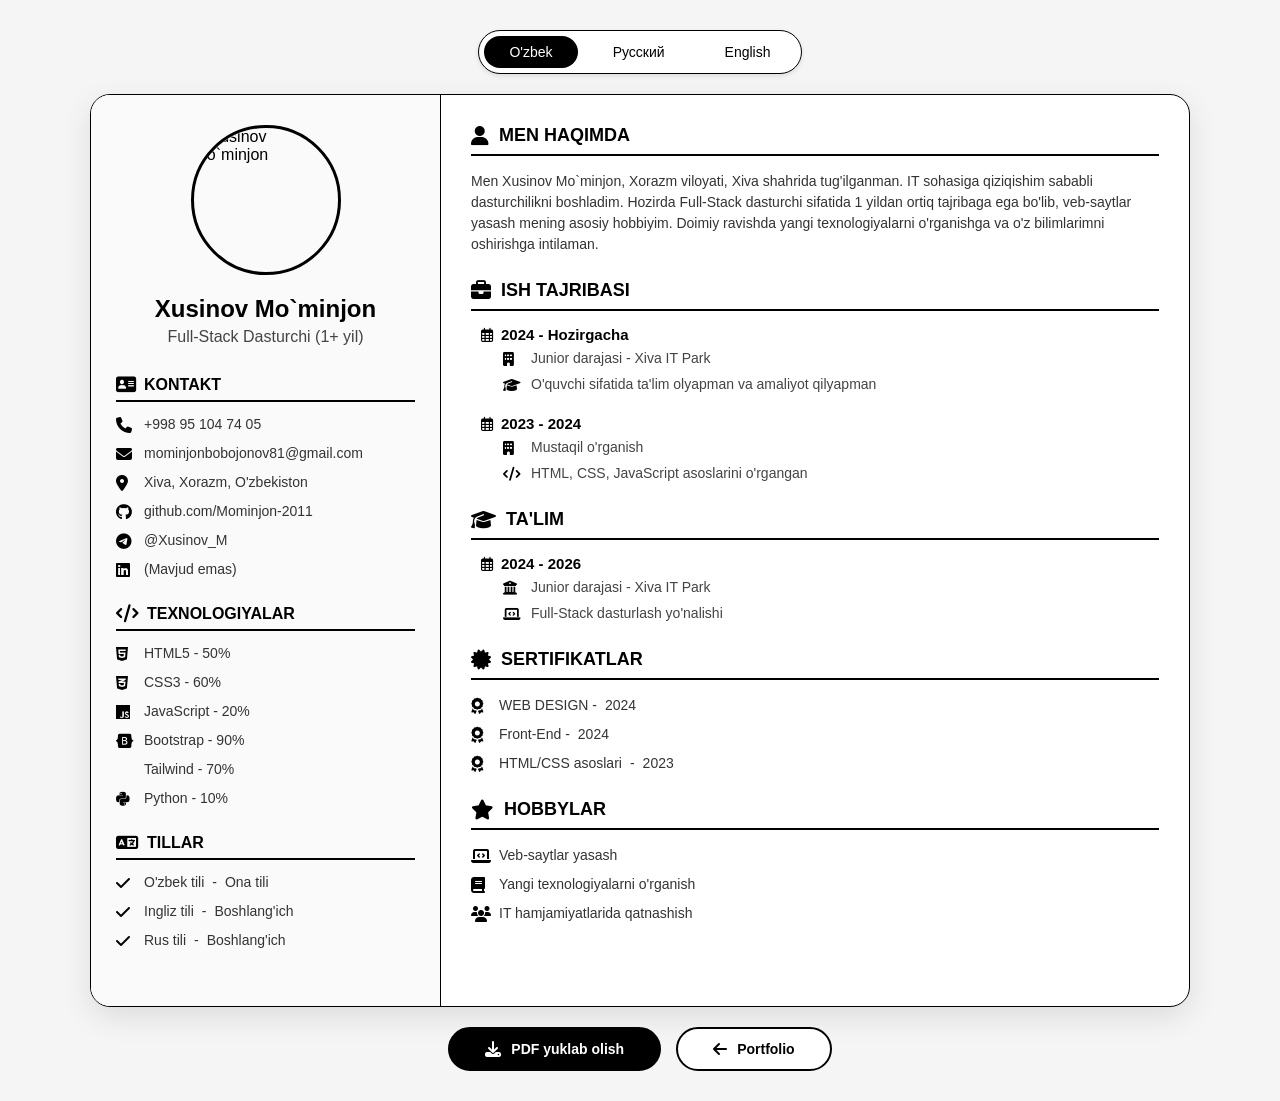
==== my_CV/index.html @ 61679b50 "commit" ====
<!DOCTYPE html>
<html lang="uz">
<head>
    <meta charset="UTF-8">
    <meta name="viewport" content="width=device-width, initial-scale=1.0">
    <title>Xusinov Mo`minjon | CV</title>
    <link rel="stylesheet" href="style.css">
    <link rel="stylesheet" href="https://cdnjs.cloudflare.com/ajax/libs/font-awesome/6.4.0/css/all.min.css">
</head>
<body>
    <!-- Til tanlash -->
    <div class="lang">
        <button class="lang-btn active" onclick="changeLang('uz')">O'zbek</button>
        <button class="lang-btn" onclick="changeLang('ru')">Русский</button>
        <button class="lang-btn" onclick="changeLang('en')">English</button>
    </div>

    <!-- CV -->
    <div class="cv">
        <!-- Chap qism -->
        <div class="left">
            <div class="photo">
                <img src="https://picsum.photos/150/150?random=6" alt="Xusinov Mo`minjon">
            </div>
            
            <h1 class="uz">Xusinov Mo`minjon</h1>
            <h1 class="ru" style="display:none">Хусинов Муминжон</h1>
            <h1 class="en" style="display:none">Xusinov Mominjon</h1>
            
            <h3 class="uz">Full-Stack Dasturchi (1+ yil)</h3>
            <h3 class="ru" style="display:none">Full-Stack Разработчик (1+ год)</h3>
            <h3 class="en" style="display:none">Full-Stack Developer (1+ year)</h3>
            
            <div class="section">
                <h4><i class="fas fa-address-card"></i> KONTAKT</h4>
                <p><i class="fas fa-phone"></i> +998 95 104 74 05</p>
                <p><i class="fas fa-envelope"></i> mominjonbobojonov81@gmail.com</p>
                <p><i class="fas fa-map-marker-alt"></i> <span class="uz">Xiva, Xorazm, O'zbekiston</span>
                    <span class="ru" style="display:none">Хива, Хорезм, Узбекистан</span>
                    <span class="en" style="display:none">Khiva, Khorezm, Uzbekistan</span>
                </p>
                <p><i class="fab fa-github"></i> github.com/Mominjon-2011</p>
                <p><i class="fab fa-telegram"></i> @Xusinov_M</p>
                <p><i class="fab fa-linkedin"></i> <span class="uz">(Mavjud emas)</span>
                    <span class="ru" style="display:none">(Нет)</span>
                    <span class="en" style="display:none">(Not available)</span>
                </p>
            </div>
            
            <div class="section">
                <h4><i class="fas fa-code"></i> TEXNOLOGIYALAR</h4>
                <p><i class="fab fa-html5"></i> HTML5 - 50%</p>
                <p><i class="fab fa-css3-alt"></i> CSS3 - 60%</p>
                <p><i class="fab fa-js"></i> JavaScript - 20%</p>
                <p><i class="fab fa-bootstrap"></i> Bootstrap - 90%</p>
                <p><i class="fab fa-tailwindcss"></i> Tailwind - 70%</p>
                <p><i class="fab fa-python"></i> Python - 10%</p>
            </div>
            
            <div class="section">
                <h4><i class="fas fa-language"></i> TILLAR</h4>
                <p><i class="fas fa-check"></i> <span class="uz">O'zbek tili</span>
                    <span class="ru" style="display:none">Узбекский</span>
                    <span class="en" style="display:none">Uzbek</span> - <span class="uz">Ona tili</span>
                    <span class="ru" style="display:none">Родной</span>
                    <span class="en" style="display:none">Native</span>
                </p>
                <p><i class="fas fa-check"></i> <span class="uz">Ingliz tili</span>
                    <span class="ru" style="display:none">Английский</span>
                    <span class="en" style="display:none">English</span> - <span class="uz">Boshlang'ich</span>
                    <span class="ru" style="display:none">Начальный</span>
                    <span class="en" style="display:none">Beginner</span>
                </p>
                <p><i class="fas fa-check"></i> <span class="uz">Rus tili</span>
                    <span class="ru" style="display:none">Русский</span>
                    <span class="en" style="display:none">Russian</span> - <span class="uz">Boshlang'ich</span>
                    <span class="ru" style="display:none">Начальный</span>
                    <span class="en" style="display:none">Beginner</span>
                </p>
            </div>
        </div>
        
        <!-- O'ng qism -->
        <div class="right">
            <div class="section">
                <h4><i class="fas fa-user"></i> MEN HAQIMDA</h4>
                <p class="uz">Men Xusinov Mo`minjon, Xorazm viloyati, Xiva shahrida tug'ilganman. IT sohasiga qiziqishim sababli dasturchilikni boshladim. Hozirda Full-Stack dasturchi sifatida 1 yildan ortiq tajribaga ega bo'lib, veb-saytlar yasash mening asosiy hobbiyim. Doimiy ravishda yangi texnologiyalarni o'rganishga va o'z bilimlarimni oshirishga intilaman.</p>
                <p class="ru" style="display:none">Я Хусинов Муминжон, родился в городе Хива, Хорезмской области. Начал программировать из-за интереса к IT-сфере. В настоящее время имею более 1 года опыта как Full-Stack разработчик, создание веб-сайтов - мое основное хобби. Постоянно стремлюсь изучать новые технологии и повышать свои знания.</p>
                <p class="en" style="display:none">I am Xusinov Mominjon, born in Khiva, Khorezm region. I started programming due to my interest in the IT field. Currently, I have over 1 year of experience as a Full-Stack Developer, and creating websites is my main hobby. I constantly strive to learn new technologies and improve my knowledge.</p>
            </div>
            
            <div class="section">
                <h4><i class="fas fa-briefcase"></i> ISH TAJRIBASI</h4>
                
                <div class="item">
                    <b><i class="far fa-calendar-alt"></i> 2024 - Hozirgacha</b>
                    <p><i class="fas fa-building"></i> <span class="uz">Junior darajasi - Xiva IT Park</span>
                    <span class="ru" style="display:none">Уровень Junior - Хивинский IT Парк</span>
                    <span class="en" style="display:none">Junior Level - Khiva IT Park</span></p>
                    <p class="uz"><i class="fas fa-graduation-cap"></i> O'quvchi sifatida ta'lim olyapman va amaliyot qilyapman</p>
                    <p class="ru" style="display:none"><i class="fas fa-graduation-cap"></i> Учусь и прохожу практику как студент</p>
                    <p class="en" style="display:none"><i class="fas fa-graduation-cap"></i> Studying and practicing as a student</p>
                </div>
                
                <div class="item">
                    <b><i class="far fa-calendar-alt"></i> 2023 - 2024</b>
                    <p><i class="fas fa-building"></i> <span class="uz">Mustaqil o'rganish</span>
                    <span class="ru" style="display:none">Самостоятельное обучение</span>
                    <span class="en" style="display:none">Self-study</span></p>
                    <p class="uz"><i class="fas fa-code"></i> HTML, CSS, JavaScript asoslarini o'rgangan</p>
                    <p class="ru" style="display:none"><i class="fas fa-code"></i> Изучил основы HTML, CSS, JavaScript</p>
                    <p class="en" style="display:none"><i class="fas fa-code"></i> Learned basics of HTML, CSS, JavaScript</p>
                </div>
            </div>
            
            <div class="section">
                <h4><i class="fas fa-graduation-cap"></i> TA'LIM</h4>
                
                <div class="item">
                    <b><i class="far fa-calendar-alt"></i> 2024 - 2026</b>
                    <p><i class="fas fa-university"></i> <span class="uz">Junior darajasi - Xiva IT Park</span>
                    <span class="ru" style="display:none">Уровень Junior - Хивинский IT Парк</span>
                    <span class="en" style="display:none">Junior Level - Khiva IT Park</span></p>
                    <p class="uz"><i class="fas fa-laptop-code"></i> Full-Stack dasturlash yo'nalishi</p>
                    <p class="ru" style="display:none"><i class="fas fa-laptop-code"></i> Направление Full-Stack разработки</p>
                    <p class="en" style="display:none"><i class="fas fa-laptop-code"></i> Full-Stack Development course</p>
                </div>
            </div>
            
            <div class="section">
                <h4><i class="fas fa-certificate"></i> SERTIFIKATLAR</h4>
                <p><i class="fas fa-award"></i> WEB DESIGN - <span class="uz">2024</span><span class="ru" style="display:none">2024</span><span class="en" style="display:none">2024</span></p>
                <p><i class="fas fa-award"></i> Front-End - <span class="uz">2024</span><span class="ru" style="display:none">2024</span><span class="en" style="display:none">2024</span></p>
                <p><i class="fas fa-award"></i> <span class="uz">HTML/CSS asoslari</span>
                    <span class="ru" style="display:none">Основы HTML/CSS</span>
                    <span class="en" style="display:none">HTML/CSS Basics</span> - <span class="uz">2023</span>
                    <span class="ru" style="display:none">2023</span>
                    <span class="en" style="display:none">2023</span>
                </p>
            </div>
            
            <div class="section">
                <h4><i class="fas fa-star"></i> HOBBYLAR</h4>
                <p><i class="fas fa-laptop-code"></i> <span class="uz">Veb-saytlar yasash</span>
                    <span class="ru" style="display:none">Создание веб-сайтов</span>
                    <span class="en" style="display:none">Creating websites</span>
                </p>
                <p><i class="fas fa-book"></i> <span class="uz">Yangi texnologiyalarni o'rganish</span>
                    <span class="ru" style="display:none">Изучение новых технологий</span>
                    <span class="en" style="display:none">Learning new technologies</span>
                </p>
                <p><i class="fas fa-users"></i> <span class="uz">IT hamjamiyatlarida qatnashish</span>
                    <span class="ru" style="display:none">Участие в IT-сообществах</span>
                    <span class="en" style="display:none">Participating in IT communities</span>
                </p>
            </div>
        </div>
    </div>
    
    <!-- Tugmalar -->
    <div class="buttons">
        <button onclick="window.print()" class="btn download"><i class="fas fa-download"></i> <span class="uz">PDF yuklab olish</span><span class="ru" style="display:none">Скачать PDF</span><span class="en" style="display:none">Download PDF</span></button>
        <a href="https://mominjon-portfolio.netlify.app/" class="btn back"><i class="fas fa-arrow-left"></i> <span class="uz">Portfolio</span><span class="ru" style="display:none">Портфолио</span><span class="en" style="display:none">Portfolio</span></a>
    </div>

    <script>
        function changeLang(lang) {
            // Barcha tillarni yashirish
            document.querySelectorAll('.uz, .ru, .en').forEach(el => el.style.display = 'none');
            
            // Tanlangan tilni ko'rsatish
            document.querySelectorAll('.' + lang).forEach(el => el.style.display = 'block');
            
            // Tugmalarni yangilash
            document.querySelectorAll('.lang-btn').forEach(btn => btn.classList.remove('active'));
            event.target.classList.add('active');
        }
    </script>
</body>
</html>
---- my_CV/style.css ----
/* BLACK & WHITE THEME */
* {
    margin: 0;
    padding: 0;
    box-sizing: border-box;
}

body {
    font-family: 'Segoe UI', 'Arial', sans-serif;
    background: #f5f5f5;
    padding: 30px 20px;
    display: flex;
    flex-direction: column;
    align-items: center;
}

/* Til tanlash */
.lang {
    display: flex;
    gap: 10px;
    margin-bottom: 20px;
    background: #ffffff;
    padding: 5px;
    border-radius: 50px;
    border: 1px solid #000000;
    box-shadow: 0 2px 5px rgba(0,0,0,0.1);
}

.lang-btn {
    padding: 8px 25px;
    border: none;
    background: #ffffff;
    cursor: pointer;
    border-radius: 50px;
    font-size: 14px;
    color: #000000;
    font-weight: 500;
    transition: all 0.2s;
}

.lang-btn:hover {
    background: #f0f0f0;
}

.lang-btn.active {
    background: #000000;
    color: #ffffff;
}

/* CV */
.cv {
    max-width: 1100px;
    width: 100%;
    display: grid;
    grid-template-columns: 350px 1fr;
    background: #ffffff;
    border-radius: 20px;
    box-shadow: 0 10px 30px rgba(0,0,0,0.1);
    overflow: hidden;
    margin-bottom: 20px;
    border: 1px solid #000000;
}

/* Chap qism */
.left {
    background: #fafafa;
    padding: 30px 25px;
    border-right: 1px solid #000000;
}

.photo {
    width: 150px;
    height: 150px;
    margin: 0 auto 20px;
    border-radius: 50%;
    overflow: hidden;
    border: 3px solid #000000;
}

.photo img {
    width: 100%;
    height: 100%;
    object-fit: cover;
}

.left h1 {
    font-size: 24px;
    text-align: center;
    margin-bottom: 5px;
    color: #000000;
    font-weight: 700;
}

.left h3 {
    font-size: 16px;
    text-align: center;
    color: #444;
    font-weight: 400;
    margin-bottom: 30px;
}

/* Bo'limlar */
.section {
    margin-bottom: 25px;
}

.section h4 {
    font-size: 16px;
    color: #000000;
    margin-bottom: 12px;
    border-bottom: 2px solid #000000;
    padding-bottom: 6px;
    font-weight: 600;
    display: flex;
    align-items: center;
    gap: 8px;
}

.section h4 i {
    font-size: 18px;
    color: #000000;
}

.section p {
    font-size: 14px;
    color: #333;
    margin-bottom: 8px;
    line-height: 1.5;
    display: flex;
    align-items: center;
    gap: 8px;
}

.section p i {
    width: 20px;
    color: #000000;
    font-size: 16px;
}

/* O'ng qism */
.right {
    padding: 30px;
}

.right h4 {
    font-size: 18px;
    color: #000000;
    margin-bottom: 15px;
    border-bottom: 2px solid #000000;
    padding-bottom: 8px;
    font-weight: 600;
    display: flex;
    align-items: center;
    gap: 10px;
}

.right h4 i {
    font-size: 20px;
    color: #000000;
}

.item {
    margin-bottom: 20px;
    padding-left: 10px;
}

.item b {
    color: #000000;
    font-size: 15px;
    display: flex;
    align-items: center;
    gap: 8px;
    margin-bottom: 5px;
}

.item b i {
    font-size: 14px;
    color: #000000;
}

.item p {
    color: #444;
    font-size: 14px;
    display: flex;
    align-items: center;
    gap: 8px;
    margin-left: 22px;
    margin-bottom: 5px;
}

.item p i {
    font-size: 14px;
    color: #000000;
}

/* Tugmalar */
.buttons {
    display: flex;
    gap: 15px;
    justify-content: center;
    flex-wrap: wrap;
}

.btn {
    padding: 12px 35px;
    border: 2px solid #000000;
    border-radius: 50px;
    font-size: 14px;
    font-weight: 600;
    cursor: pointer;
    text-decoration: none;
    display: inline-flex;
    align-items: center;
    gap: 10px;
    transition: all 0.2s;
}

.btn i {
    font-size: 16px;
}

.download {
    background: #000000;
    color: #ffffff;
}

.download:hover {
    background: #ffffff;
    color: #000000;
}

.back {
    background: #ffffff;
    color: #000000;
}

.back:hover {
    background: #f0f0f0;
}

/* Responsive */
@media (max-width: 700px) {
    .cv {
        grid-template-columns: 1fr;
    }
    
    .left {
        border-right: none;
        border-bottom: 1px solid #000000;
    }
    
    .buttons {
        flex-direction: column;
        width: 100%;
    }
    
    .btn {
        width: 100%;
        justify-content: center;
    }
}

/* Print */
@media print {
    body {
        background: #ffffff;
        padding: 0;
    }
    
    .lang, .buttons {
        display: none;
    }
    
    .cv {
        box-shadow: none;
        border: 1px solid #000000;
    }
}
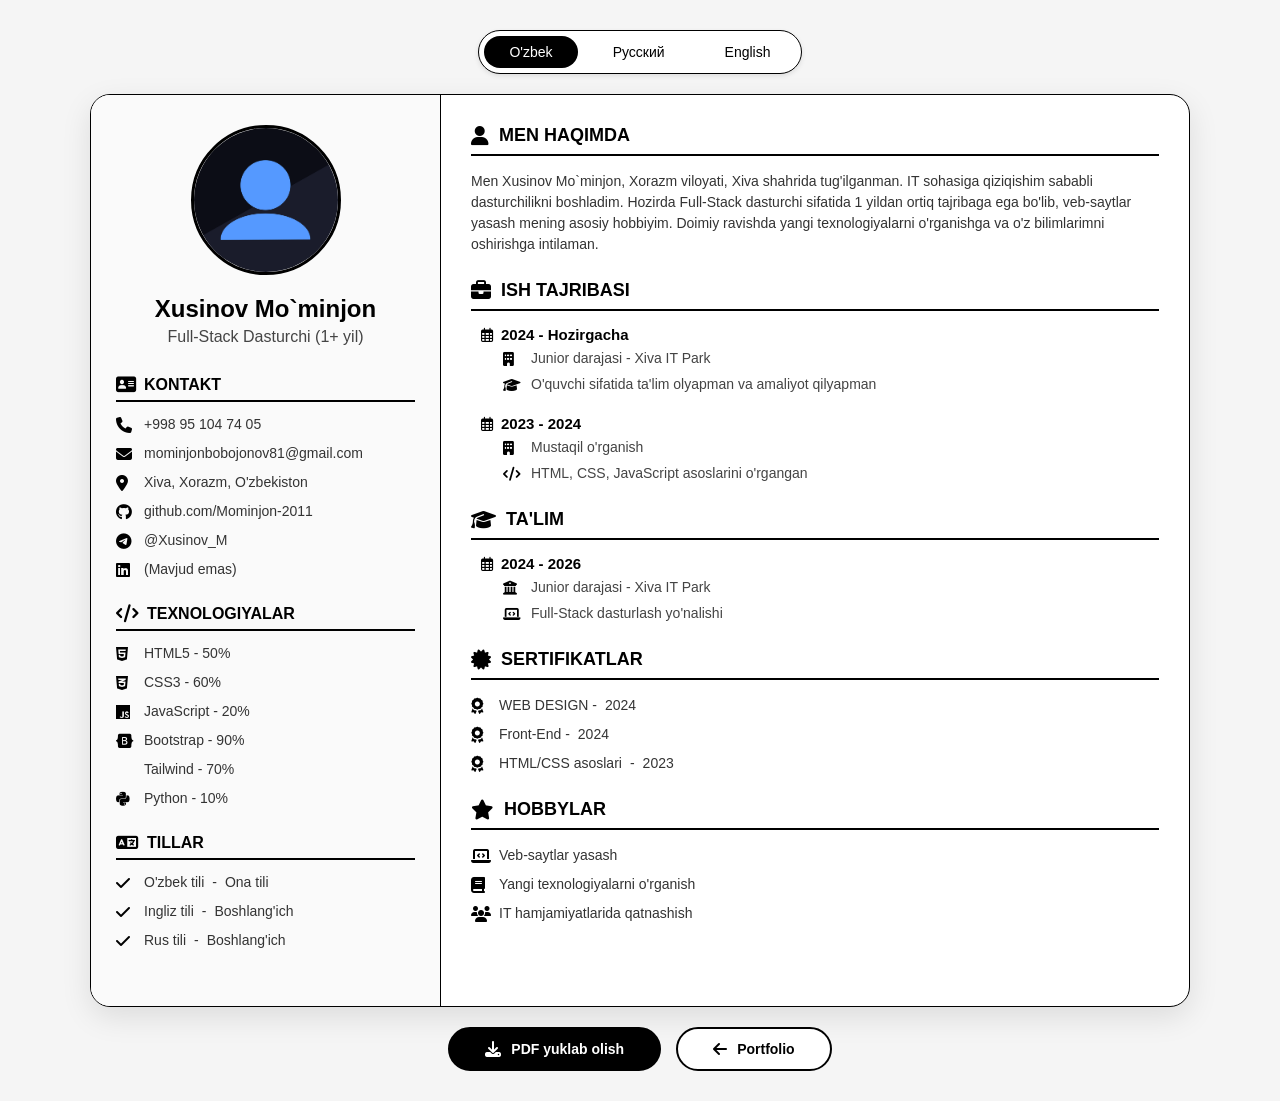
==== commit 5dfd0011: "commit" ====
--- a/my_CV/index.html
+++ b/my_CV/index.html
@@ -20,7 +20,7 @@
         <!-- Chap qism -->
         <div class="left">
             <div class="photo">
-                <img src="https://picsum.photos/150/150?random=6" alt="Xusinov Mo`minjon">
+                <img src="user-3331256_1280.webp" alt="Xusinov Mo`minjon">
             </div>
             
             <h1 class="uz">Xusinov Mo`minjon</h1>
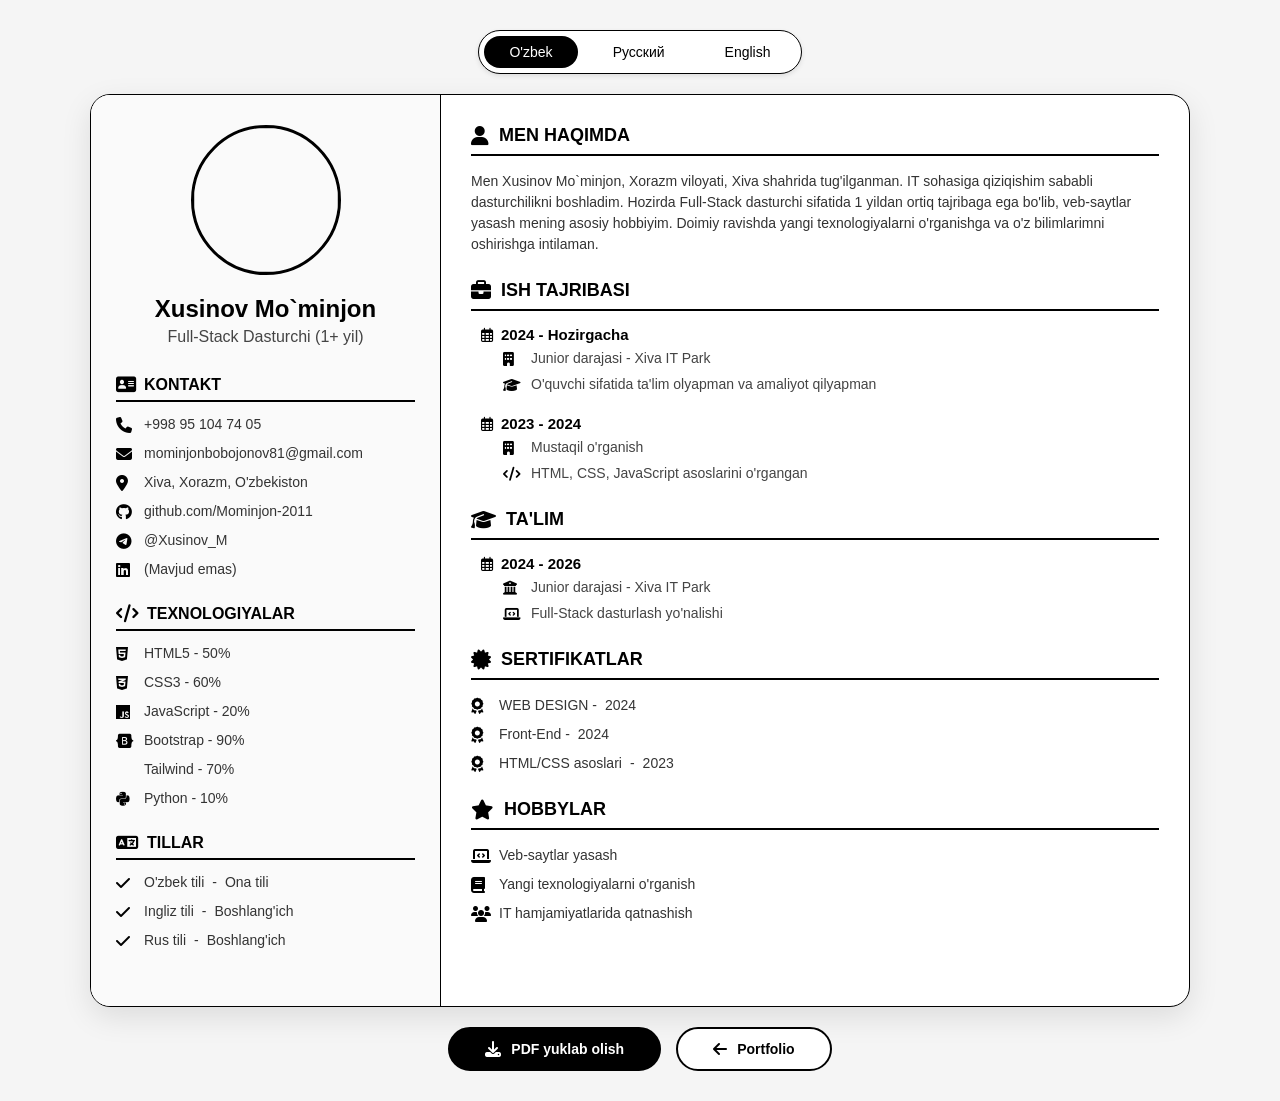
==== commit 219803d1: "commit" ====
--- a/my_CV/index.html
+++ b/my_CV/index.html
@@ -20,7 +20,7 @@
         <!-- Chap qism -->
         <div class="left">
             <div class="photo">
-                <img src="user-3331256_1280.webp" alt="Xusinov Mo`minjon">
+                <img src="" alt="">
             </div>
             
             <h1 class="uz">Xusinov Mo`minjon</h1>
